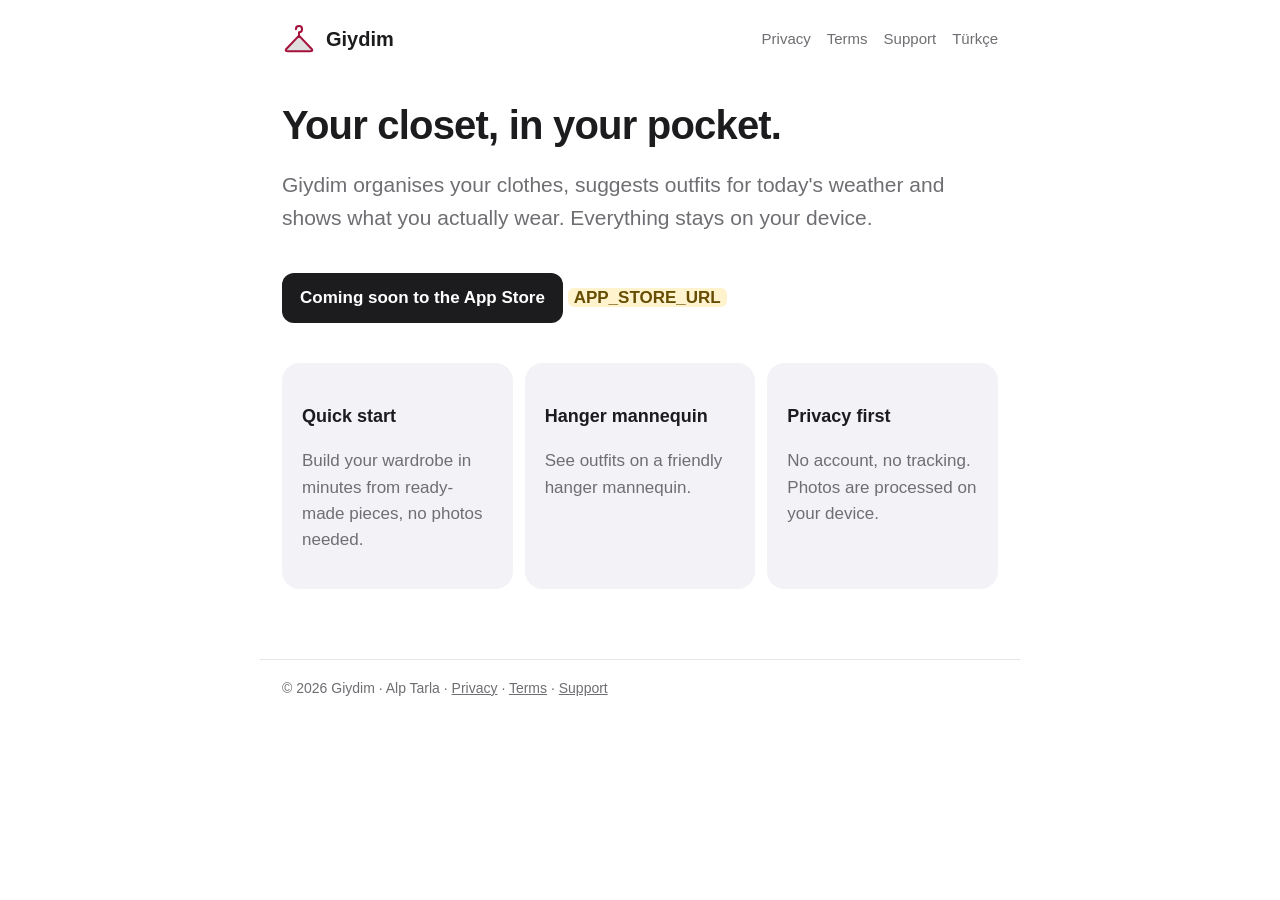
==== en/index.html @ e9b8206c "Giydim website: landing, privacy, terms, support (TR/EN)" ====
<!doctype html><html lang="en"><head><meta charset="utf-8"><meta name="viewport" content="width=device-width,initial-scale=1">
<title>Giydim · Giydim</title><meta name="color-scheme" content="light dark"><link rel="stylesheet" href="../style.css"></head>
<body><header><a class="brand" href="index.html"><svg viewBox="0 0 100 100" aria-hidden="true"><path d="M50 40 L12 80 Q8 86 18 86 L82 86 Q92 86 88 80 Z" fill="currentColor" opacity=".14"/><path d="M50 40 L12 80 Q8 86 18 86 L82 86 Q92 86 88 80 Z M50 40 V30 A9 9 0 1 0 41 21" fill="none" stroke="#A3123A" stroke-width="6" stroke-linecap="round" stroke-linejoin="round"/></svg>Giydim</a><nav><a href="privacy.html">Privacy</a><a href="terms.html">Terms</a><a href="support.html">Support</a><a href="../index.html" hreflang="tr">Türkçe</a></nav></header>
<main><h1>Your closet, in your pocket.</h1><p class="lead">Giydim organises your clothes, suggests outfits for today's weather and shows what you actually wear. Everything stays on your device.</p>
<a class="badge" href="#" aria-label="Download on the App Store (coming soon)"> Coming soon to the App Store</a> <span class="ph">APP_STORE_URL</span>
<div class="grid"><div class="card"><h3>Quick start</h3><p class="muted">Build your wardrobe in minutes from ready-made pieces, no photos needed.</p></div>
<div class="card"><h3>Hanger mannequin</h3><p class="muted">See outfits on a friendly hanger mannequin.</p></div>
<div class="card"><h3>Privacy first</h3><p class="muted">No account, no tracking. Photos are processed on your device.</p></div></div></main><footer>© 2026 Giydim · Alp Tarla · <a href="privacy.html">Privacy</a> · <a href="terms.html">Terms</a> · <a href="support.html">Support</a></footer></body></html>
---- style.css ----
:root{--accent:#A3123A;--bg:#fff;--fg:#1c1c1e;--muted:#6e6e73;--card:#f2f2f7;--line:#e5e5ea;color-scheme:light dark}
@media (prefers-color-scheme:dark){:root{--accent:#FF6B8B;--bg:#000;--fg:#f2f2f7;--muted:#a1a1a6;--card:#1c1c1e;--line:#38383a}}
*{box-sizing:border-box}html{-webkit-text-size-adjust:100%}
body{margin:0;font:17px/1.55 -apple-system,BlinkMacSystemFont,"SF Pro Text","Helvetica Neue",Arial,sans-serif;background:var(--bg);color:var(--fg)}
header,main,footer{max-width:760px;margin:0 auto;padding:0 22px}
header{display:flex;align-items:center;justify-content:space-between;padding-top:22px;padding-bottom:10px}
.brand{display:flex;gap:10px;align-items:center;font-weight:700;font-size:20px;color:var(--fg);text-decoration:none}
.brand svg{width:34px;height:34px}
nav a{color:var(--muted);text-decoration:none;margin-left:16px;font-size:15px}nav a:hover,nav a[aria-current]{color:var(--accent)}
h1{font:700 40px/1.15 -apple-system,BlinkMacSystemFont,"SF Pro Display",sans-serif;letter-spacing:-.02em;margin:36px 0 10px}
h2{font-size:22px;margin:34px 0 8px}h3{font-size:18px;margin:22px 0 6px}
p,li{color:var(--fg)}.muted{color:var(--muted)}a{color:var(--accent)}
.lead{font-size:21px;color:var(--muted);max-width:34em}
.badge{display:inline-flex;align-items:center;gap:10px;background:var(--fg);color:var(--bg);border-radius:12px;padding:12px 18px;font-weight:600;text-decoration:none;margin-top:18px}
.card{background:var(--card);border-radius:18px;padding:18px 20px;margin:14px 0}
.grid{display:grid;grid-template-columns:repeat(auto-fit,minmax(200px,1fr));gap:12px;margin-top:26px}
.ph{background:#fff3cd;color:#664d03;border-radius:6px;padding:0 6px;font-weight:600}
@media (prefers-color-scheme:dark){.ph{background:#4d3b00;color:#ffe08a}}
.note{border-left:4px solid var(--accent);padding:8px 14px;background:var(--card);border-radius:8px}
footer{border-top:1px solid var(--line);margin-top:56px;padding-top:18px;padding-bottom:40px;font-size:14px;color:var(--muted)}
footer a{color:var(--muted)}
details{background:var(--card);border-radius:14px;padding:14px 18px;margin:10px 0}summary{font-weight:600;cursor:pointer}
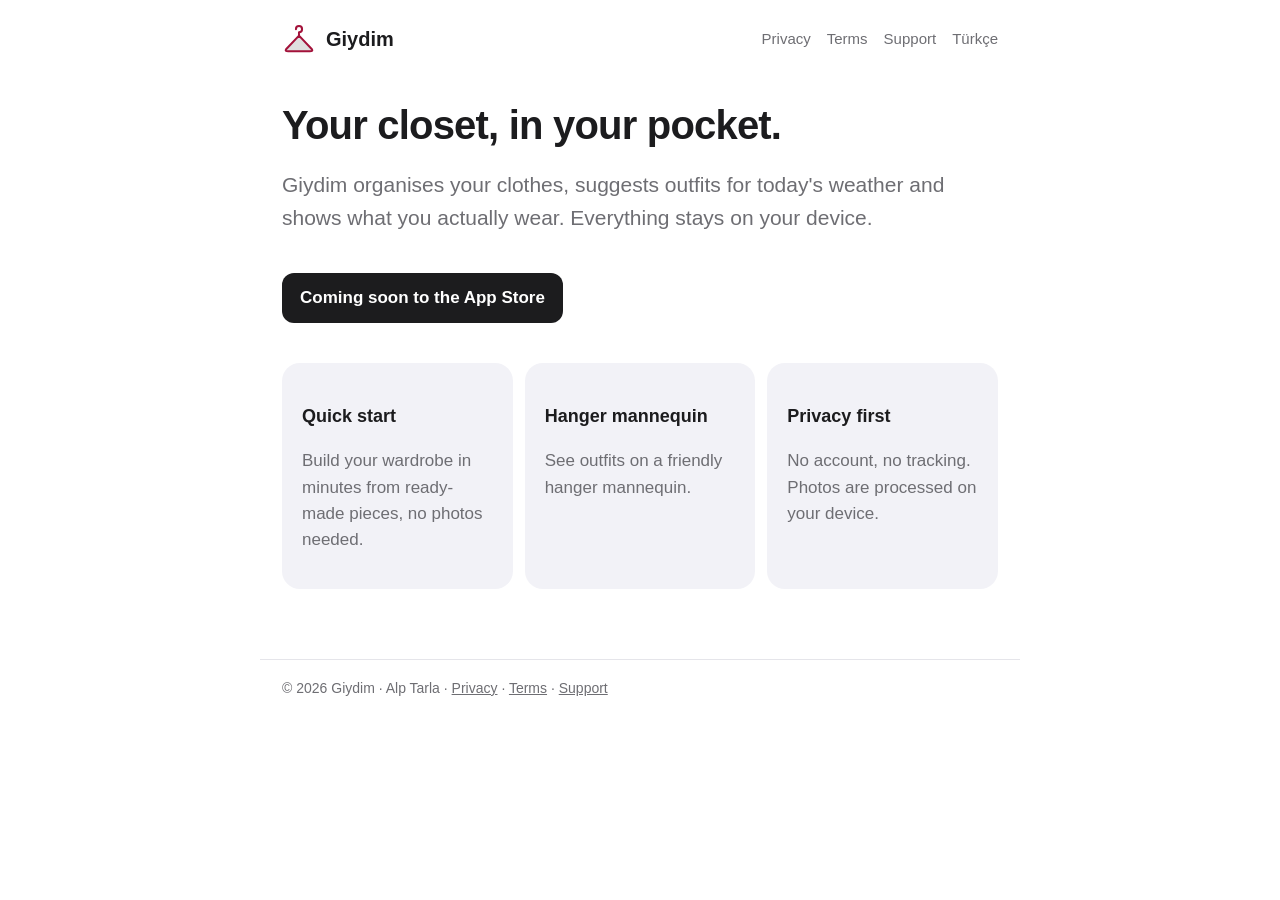
==== commit 804f4592: "Fill support email and effective date" ====
--- a/en/index.html
+++ b/en/index.html
@@ -2,7 +2,7 @@
 <title>Giydim · Giydim</title><meta name="color-scheme" content="light dark"><link rel="stylesheet" href="../style.css"></head>
 <body><header><a class="brand" href="index.html"><svg viewBox="0 0 100 100" aria-hidden="true"><path d="M50 40 L12 80 Q8 86 18 86 L82 86 Q92 86 88 80 Z" fill="currentColor" opacity=".14"/><path d="M50 40 L12 80 Q8 86 18 86 L82 86 Q92 86 88 80 Z M50 40 V30 A9 9 0 1 0 41 21" fill="none" stroke="#A3123A" stroke-width="6" stroke-linecap="round" stroke-linejoin="round"/></svg>Giydim</a><nav><a href="privacy.html">Privacy</a><a href="terms.html">Terms</a><a href="support.html">Support</a><a href="../index.html" hreflang="tr">Türkçe</a></nav></header>
 <main><h1>Your closet, in your pocket.</h1><p class="lead">Giydim organises your clothes, suggests outfits for today's weather and shows what you actually wear. Everything stays on your device.</p>
-<a class="badge" href="#" aria-label="Download on the App Store (coming soon)"> Coming soon to the App Store</a> <span class="ph">APP_STORE_URL</span>
+<a class="badge" href="#" aria-label="Download on the App Store (coming soon)"> Coming soon to the App Store</a>
 <div class="grid"><div class="card"><h3>Quick start</h3><p class="muted">Build your wardrobe in minutes from ready-made pieces, no photos needed.</p></div>
 <div class="card"><h3>Hanger mannequin</h3><p class="muted">See outfits on a friendly hanger mannequin.</p></div>
 <div class="card"><h3>Privacy first</h3><p class="muted">No account, no tracking. Photos are processed on your device.</p></div></div></main><footer>© 2026 Giydim · Alp Tarla · <a href="privacy.html">Privacy</a> · <a href="terms.html">Terms</a> · <a href="support.html">Support</a></footer></body></html>
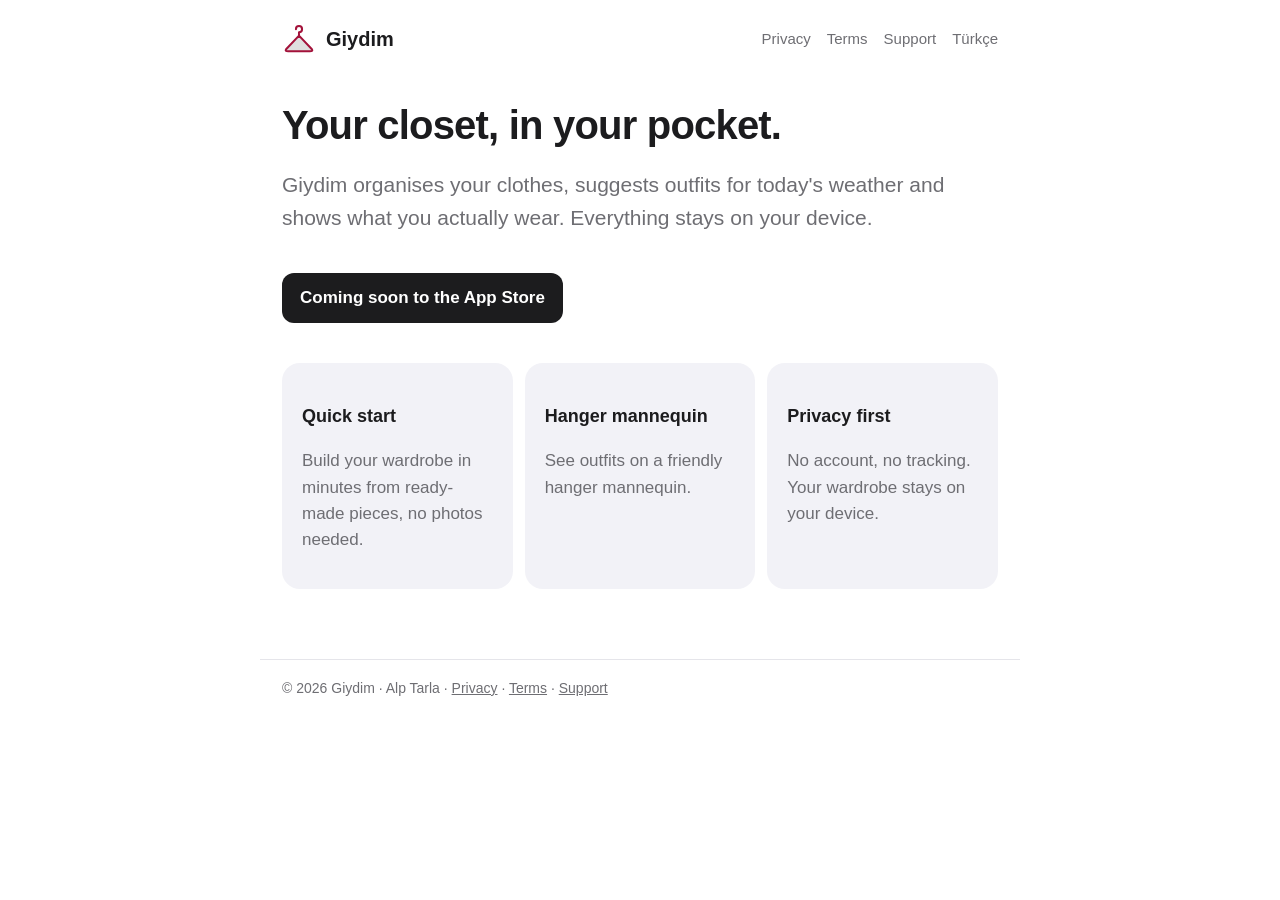
==== commit 84a4bcb4: "Privacy, terms, support: the app no longer uses the camera or photo library; pieces come from ready-" ====
--- a/en/index.html
+++ b/en/index.html
@@ -5,4 +5,4 @@
 <a class="badge" href="#" aria-label="Download on the App Store (coming soon)"> Coming soon to the App Store</a>
 <div class="grid"><div class="card"><h3>Quick start</h3><p class="muted">Build your wardrobe in minutes from ready-made pieces, no photos needed.</p></div>
 <div class="card"><h3>Hanger mannequin</h3><p class="muted">See outfits on a friendly hanger mannequin.</p></div>
-<div class="card"><h3>Privacy first</h3><p class="muted">No account, no tracking. Photos are processed on your device.</p></div></div></main><footer>© 2026 Giydim · Alp Tarla · <a href="privacy.html">Privacy</a> · <a href="terms.html">Terms</a> · <a href="support.html">Support</a></footer></body></html>+<div class="card"><h3>Privacy first</h3><p class="muted">No account, no tracking. Your wardrobe stays on your device.</p></div></div></main><footer>© 2026 Giydim · Alp Tarla · <a href="privacy.html">Privacy</a> · <a href="terms.html">Terms</a> · <a href="support.html">Support</a></footer></body></html>
